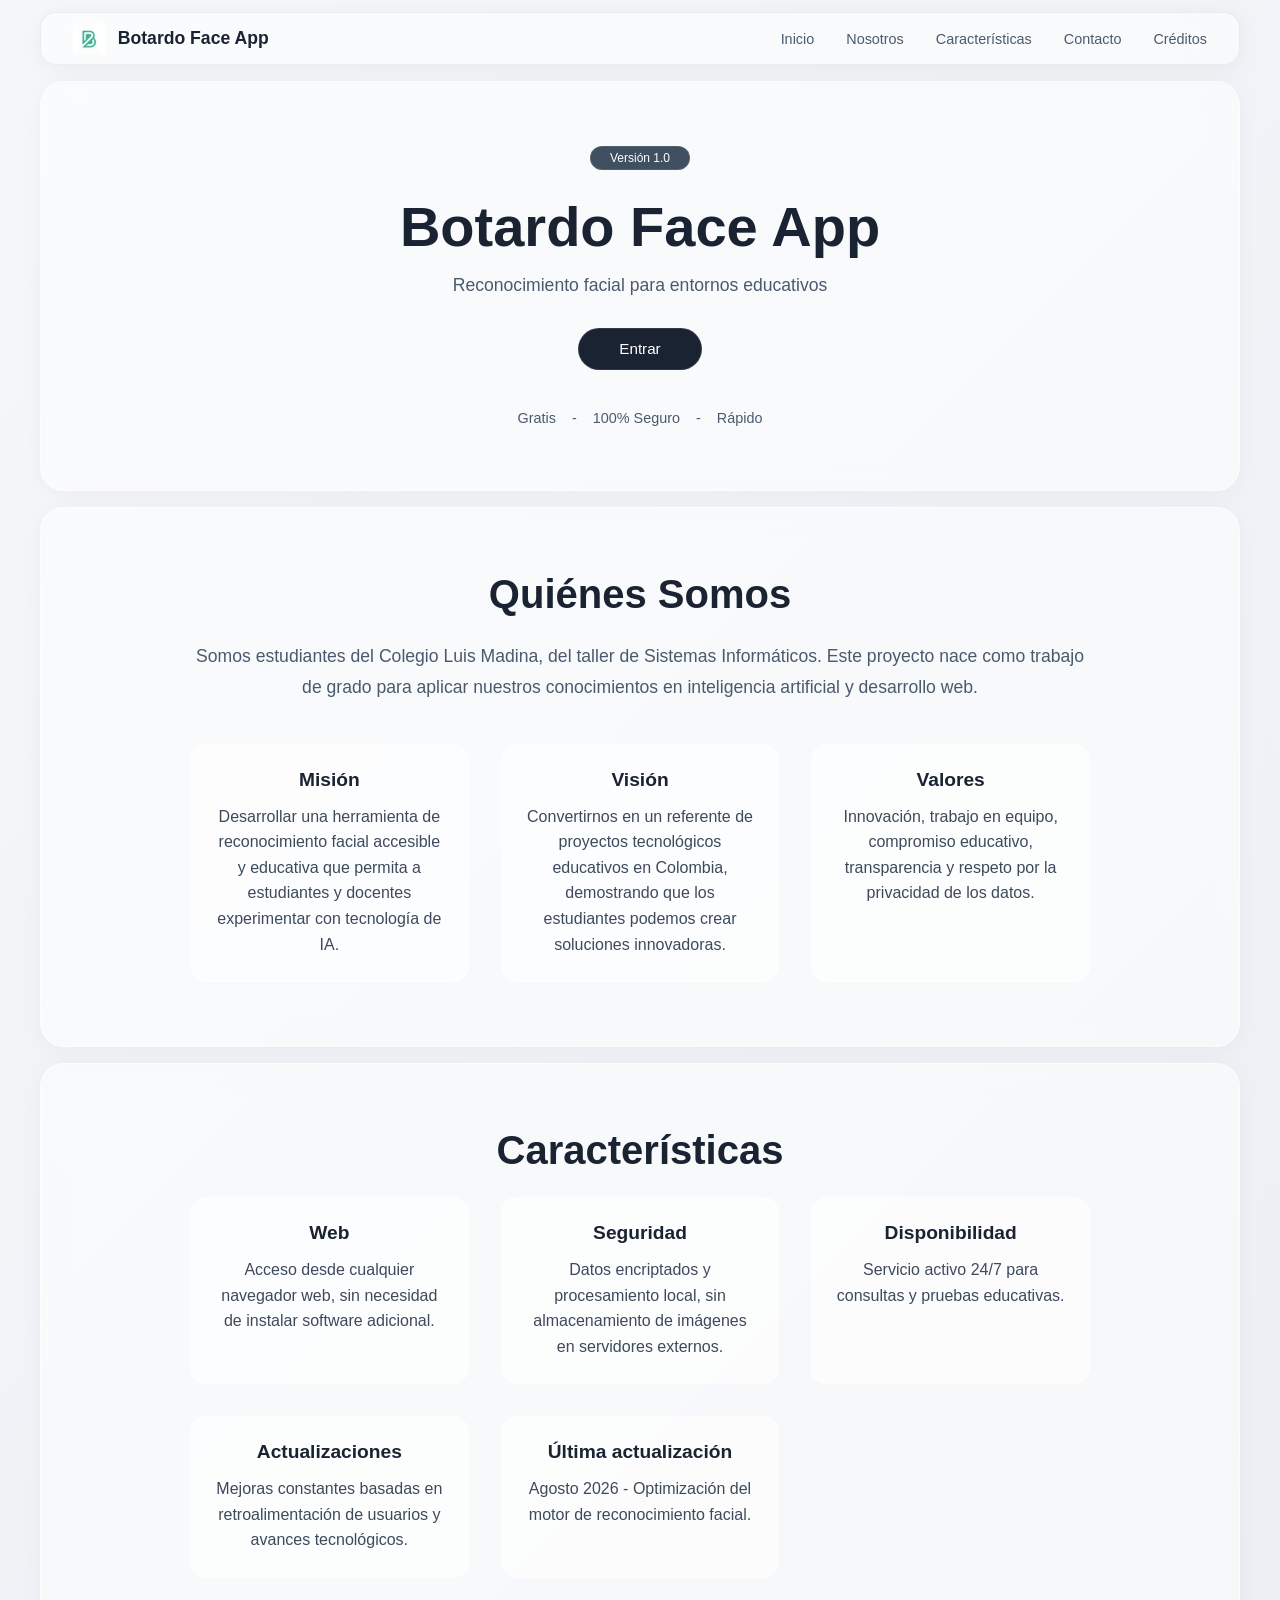
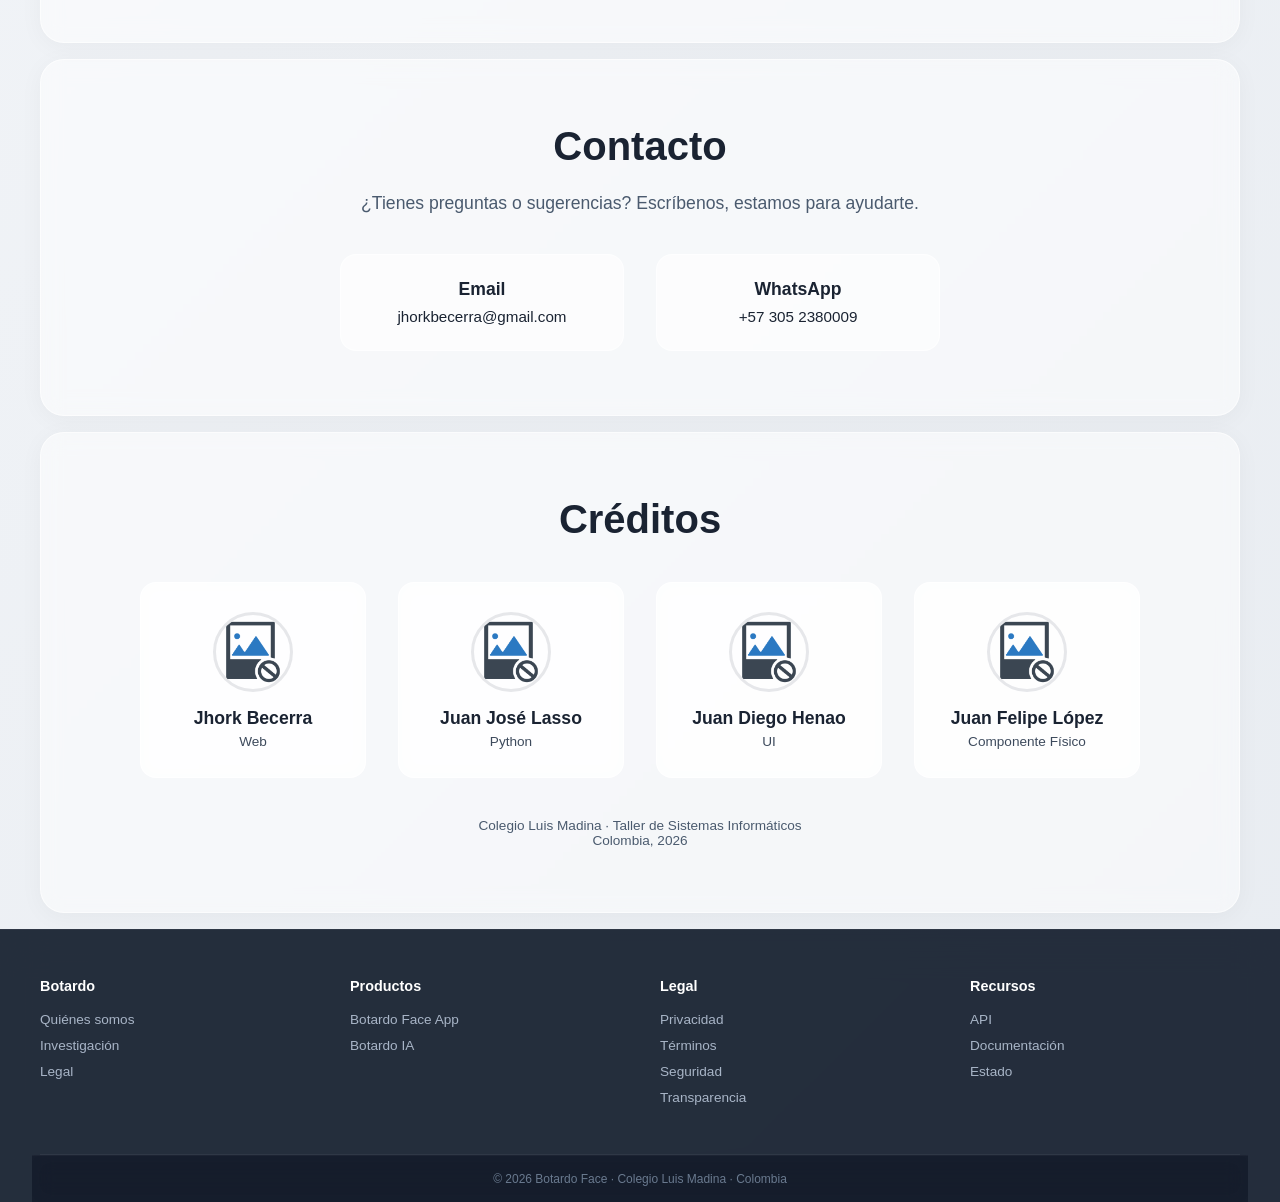
==== index.html @ 3e361974 "Primera subida" ====
<!DOCTYPE html>
<html lang="es">
<head>
    <meta charset="UTF-8">
    <meta name="viewport" content="width=device-width, initial-scale=1.0">
    <title>Inicio</title>
    <link rel="stylesheet" href="css/style.css">
</head>
<body>
    <header class="header">
        <div class="header-content">
            <div class="logo">
                <img src="recourses/images/P/logo.webp" alt="Logo de Botardo Face App">
                <span>Botardo Face App</span>
            </div>
            <button class="menu-toggle" id="menuToggle">☰</button>
            <nav class="nav-menu" id="navMenu">
                <a href="#inicio">Inicio</a>
                <a href="#nosotros">Nosotros</a>
                <a href="#caracteristicas">Características</a>
                <a href="#contacto">Contacto</a>
                <a href="#creditos">Créditos</a>
            </nav>
        </div>
    </header>

    <main>
        <section id="inicio" class="hero-section">
            <div class="hero-content">
                <div class="badge">Versión 1.0</div>
                <h1>Botardo Face App</h1>
                <p class="subtitle">Reconocimiento facial para entornos educativos</p>
                <a href="html/login.html" class="btn primary">Entrar</a>
                <div class="hero-features">
                    <span>Gratis</span>
                    <span>-</span>
                    <span>100% Seguro</span>
                    <span>-</span>
                    <span>Rápido</span>
                </div>
            </div>
        </section>

        <section id="nosotros" class="about-section">
            <div class="about-content">
                <h2>Quiénes Somos</h2>
                <p>Somos estudiantes del Colegio Luis Madina, del taller de Sistemas Informáticos. Este proyecto nace como trabajo de grado para aplicar nuestros conocimientos en inteligencia artificial y desarrollo web.</p>
                <div class="about-grid">
                    <div class="about-item">
                        <h3>Misión</h3>
                        <p>Desarrollar una herramienta de reconocimiento facial accesible y educativa que permita a estudiantes y docentes experimentar con tecnología de IA.</p>
                    </div>
                    <div class="about-item">
                        <h3>Visión</h3>
                        <p>Convertirnos en un referente de proyectos tecnológicos educativos en Colombia, demostrando que los estudiantes podemos crear soluciones innovadoras.</p>
                    </div>
                    <div class="about-item">
                        <h3>Valores</h3>
                        <p>Innovación, trabajo en equipo, compromiso educativo, transparencia y respeto por la privacidad de los datos.</p>
                    </div>
                </div>
            </div>
        </section>

        <section id="caracteristicas" class="about-section">
            <div class="about-content">
                <h2>Características</h2>
                <div class="about-grid">
                    <div class="feature-item">
                        <h3>Web</h3>
                        <p>Acceso desde cualquier navegador web, sin necesidad de instalar software adicional.</p>
                    </div>
                    <div class="feature-item">
                        <h3>Seguridad</h3>
                        <p>Datos encriptados y procesamiento local, sin almacenamiento de imágenes en servidores externos.</p>
                    </div>
                    <div class="feature-item">
                        <h3>Disponibilidad</h3>
                        <p>Servicio activo 24/7 para consultas y pruebas educativas.</p>
                    </div>
                    <div class="feature-item">
                        <h3>Actualizaciones</h3>
                        <p>Mejoras constantes basadas en retroalimentación de usuarios y avances tecnológicos.</p>
                    </div>
                    <div class="feature-item">
                        <h3>Última actualización</h3>
                        <p>Agosto 2026 - Optimización del motor de reconocimiento facial.</p>
                    </div>
                </div>
            </div>
        </section>

        <section id="contacto" class="contact-section">
            <div class="contact-content">
                <h2>Contacto</h2>
                <p>¿Tienes preguntas o sugerencias? Escríbenos, estamos para ayudarte.</p>
                <div class="contact-grid">
                    <div class="contact-item">
                        <h3>Email</h3>
                        <a href="mailto:jhorkbecerra@gmail.com" class="contact-link">jhorkbecerra@gmail.com</a>
                    </div>
                    <div class="contact-item">
                        <h3>WhatsApp</h3>
                        <a href="https://wa.me/573052380009" target="_blank" class="contact-link">+57 305 2380009</a>
                    </div>
                </div>
            </div>
        </section>

        <section id="creditos" class="credits-section">
            <div class="credits-content">
                <h2>Créditos</h2>
                <div class="credits-grid">
                    <div class="credit-item">
                        <div class="credit-image">
                            <img src="recourses/images/S/notfound.webp" alt="Foto de Jhork Becerra - Desarrollador Web">
                        </div>
                        <h3>Jhork Becerra</h3>
                        <p>Web</p>
                    </div>
                    <div class="credit-item">
                        <div class="credit-image">
                            <img src="recourses/images/S/notfound.webp" alt="Foto de Juan José Lasso - Desarrollador Python">
                        </div>
                        <h3>Juan José Lasso</h3>
                        <p>Python</p>
                    </div>
                    <div class="credit-item">
                        <div class="credit-image">
                            <img src="recourses/images/S/notfound.webp" alt="Foto de Juan Diego Henao - Diseñador UI">
                        </div>
                        <h3>Juan Diego Henao</h3>
                        <p>UI</p>
                    </div>
                    <div class="credit-item">
                        <div class="credit-image">
                            <img src="recourses/images/S/notfound.webp" alt="Foto de Juan Felipe López - Componente Físico">
                        </div>
                        <h3>Juan Felipe López</h3>
                        <p>Componente Físico</p>
                    </div>
                </div>
                <div style="margin-top: 2.5rem; font-size: 0.85rem; color: #4a5a6e;">
                    <p>Colegio Luis Madina · Taller de Sistemas Informáticos</p>
                    <p>Colombia, 2026</p>
                </div>
            </div>
        </section>
    </main>

    <footer class="footer">
        <div class="footer-content">
            <div class="footer-section">
                <h4>Botardo</h4>
                <ul>
                    <li><a href="#nosotros">Quiénes somos</a></li>
                    <li><a href="#">Investigación</a></li>
                    <li><a href="#">Legal</a></li>
                </ul>
            </div>
            <div class="footer-section">
                <h4>Productos</h4>
                <ul>
                    <li><a href="#inicio">Botardo Face App</a></li>
                    <li><a target="_blank" href="https://botardoia.netlify.app/">Botardo IA</a></li>
                </ul>
            </div>
            <div class="footer-section">
                <h4>Legal</h4>
                <ul>
                    <li><a target="_blank" href="html/legal/privacidad.html">Privacidad</a></li>
                    <li><a target="_blank" href="html/legal/terminos.html">Términos</a></li>
                    <li><a target="_blank" href="html/legal/seguridad.html">Seguridad</a></li>
                    <li><a target="_blank" href="html/legal/transparencia.html">Transparencia</a></li>
                </ul>
            </div>
            <div class="footer-section">
                <h4>Recursos</h4>
                <ul>
                    <li><a href="#">API</a></li>
                    <li><a href="#">Documentación</a></li>
                    <li><a href="#">Estado</a></li>
                </ul>
            </div>
        </div>
        <div class="footer-bottom">
            <div class="footer-bottom-content">
                <div class="footer-info">
                    <span>© 2026 Botardo Face · Colegio Luis Madina · Colombia</span>
                </div>
            </div>
        </div>
    </footer>

    <script src="javascript/config.js"></script>
</body>
</html>
---- css/style.css ----
* {
    margin: 0;
    padding: 0;
    box-sizing: border-box;
}

html {
    scroll-behavior: smooth;
    scroll-padding-top: 80px;
}

body {
    font-family: Arial, Helvetica, sans-serif;
    background: linear-gradient(135deg, #f5f7fa 0%, #e8ecf1 100%);
    color: #1a2332;
    min-height: 100vh;
}

.header {
    background: rgba(255, 255, 255, 0.5);
    backdrop-filter: blur(20px);
    -webkit-backdrop-filter: blur(20px);
    border: 1px solid rgba(0, 0, 0, 0.06);
    padding: 0.6rem 2rem;
    position: sticky;
    top: 12px;
    z-index: 100;
    box-shadow: 0 4px 24px rgba(0, 0, 0, 0.05);
    border-radius: 16px;
    margin: 12px auto;
    max-width: 1200px;
    width: 94%;
}

.header-content {
    max-width: 1200px;
    margin: 0 auto;
    display: flex;
    justify-content: space-between;
    align-items: center;
    position: relative;
}

.logo {
    display: flex;
    align-items: center;
    gap: 0.8rem;
}

.logo img {
    width: 32px;
    height: 32px;
    object-fit: contain;
}

.logo span {
    font-size: 1.1rem;
    font-weight: 600;
    color: #1a2332;
}

.menu-toggle {
    display: none;
    background: none;
    border: none;
    font-size: 1.8rem;
    cursor: pointer;
    color: #1a2332;
    padding: 0.2rem 0.5rem;
}

.nav-menu {
    display: flex;
    gap: 2rem;
}

.nav-menu a {
    color: #4a5a6e;
    text-decoration: none;
    font-size: 0.9rem;
    transition: color 0.3s ease;
    position: relative;
}

.nav-menu a::after {
    content: '';
    position: absolute;
    bottom: -4px;
    left: 0;
    width: 0;
    height: 2px;
    background: #1a2332;
    transition: width 0.3s ease;
}

.nav-menu a:hover {
    color: #1a2332;
}

.nav-menu a:hover::after {
    width: 100%;
}

.hero-section {
    background: rgba(255, 255, 255, 0.5);
    backdrop-filter: blur(10px);
    -webkit-backdrop-filter: blur(10px);
    padding: 4rem 2rem;
    text-align: center;
    margin: 1rem auto;
    max-width: 1200px;
    border-radius: 24px;
    border: 1px solid rgba(255, 255, 255, 0.6);
    box-shadow: 0 4px 24px rgba(0, 0, 0, 0.04);
}

.hero-content {
    max-width: 900px;
    margin: 0 auto;
}

.badge {
    display: inline-block;
    background: rgba(44, 62, 80, 0.9);
    color: #ffffff;
    padding: 0.25rem 1.2rem;
    border-radius: 20px;
    font-size: 0.75rem;
    font-weight: 500;
    margin-bottom: 1.5rem;
    border: 1px solid rgba(255, 255, 255, 0.1);
}

.hero-content h1 {
    font-size: 3.5rem;
    font-weight: 700;
    color: #1a2332;
    margin-bottom: 1rem;
}

.subtitle {
    font-size: 1.1rem;
    color: #4a5a6e;
    margin-bottom: 2rem;
}

.btn.primary {
    padding: 0.7rem 2.5rem;
    border-radius: 30px;
    font-size: 0.95rem;
    font-weight: 500;
    text-decoration: none;
    display: inline-block;
    background: #1a2332;
    color: #ffffff;
    transition: all 0.3s ease;
    border: 1px solid rgba(255, 255, 255, 0.1);
}

.btn.primary:hover {
    background: #2c3e50;
    transform: translateY(-2px);
    box-shadow: 0 4px 16px rgba(26, 35, 50, 0.25);
}

.hero-features {
    display: flex;
    gap: 1rem;
    justify-content: center;
    flex-wrap: wrap;
    font-size: 0.9rem;
    color: #4a5a6e;
    margin-top: 2.5rem;
}

.about-section {
    padding: 4rem 2rem;
    max-width: 1200px;
    margin: 1rem auto;
    background: rgba(255, 255, 255, 0.5);
    backdrop-filter: blur(10px);
    -webkit-backdrop-filter: blur(10px);
    border-radius: 24px;
    border: 1px solid rgba(255, 255, 255, 0.6);
    box-shadow: 0 4px 24px rgba(0, 0, 0, 0.04);
}

.about-content {
    max-width: 900px;
    margin: 0 auto;
    text-align: center;
}

.about-content h2 {
    font-size: 2.5rem;
    margin-bottom: 1.5rem;
    color: #1a2332;
}

.about-content > p {
    font-size: 1.1rem;
    color: #4a5a6e;
    margin-bottom: 2.5rem;
    line-height: 1.8;
}

.about-grid {
    display: grid;
    grid-template-columns: repeat(3, 1fr);
    gap: 2rem;
    max-width: 900px;
    margin: 0 auto;
}

.about-item {
    padding: 1.5rem;
    background: rgba(255, 255, 255, 0.6);
    border-radius: 16px;
    transition: all 0.3s ease;
    border: 1px solid rgba(255, 255, 255, 0.6);
}

.about-item:hover {
    transform: scale(1.04);
    box-shadow: 0 8px 24px rgba(0, 0, 0, 0.06);
}

.about-item h3 {
    font-size: 1.2rem;
    color: #1a2332;
    margin-bottom: 0.8rem;
}

.about-item p {
    color: #3d4a5c;
    line-height: 1.6;
}

.feature-item {
    padding: 1.5rem;
    background: rgba(255, 255, 255, 0.6);
    border-radius: 16px;
    transition: all 0.3s ease;
    border: 1px solid rgba(255, 255, 255, 0.6);
}

.feature-item:hover {
    transform: scale(1.04);
    box-shadow: 0 8px 24px rgba(0, 0, 0, 0.06);
}

.feature-item h3 {
    font-size: 1.2rem;
    color: #1a2332;
    margin-bottom: 0.8rem;
}

.feature-item p {
    color: #3d4a5c;
    line-height: 1.6;
}

.contact-section {
    padding: 4rem 2rem;
    max-width: 1200px;
    margin: 1rem auto;
    background: rgba(255, 255, 255, 0.5);
    backdrop-filter: blur(10px);
    -webkit-backdrop-filter: blur(10px);
    border-radius: 24px;
    border: 1px solid rgba(255, 255, 255, 0.6);
    box-shadow: 0 4px 24px rgba(0, 0, 0, 0.04);
}

.contact-content {
    max-width: 900px;
    margin: 0 auto;
    text-align: center;
}

.contact-content h2 {
    font-size: 2.5rem;
    margin-bottom: 1.5rem;
    color: #1a2332;
}

.contact-content > p {
    font-size: 1.1rem;
    color: #4a5a6e;
    margin-bottom: 2.5rem;
}

.contact-grid {
    display: grid;
    grid-template-columns: repeat(2, 1fr);
    gap: 2rem;
    max-width: 600px;
    margin: 0 auto;
}

.contact-item {
    padding: 1.5rem;
    background: rgba(255, 255, 255, 0.6);
    border-radius: 16px;
    border: 1px solid rgba(255, 255, 255, 0.6);
    transition: all 0.3s ease;
}

.contact-item:hover {
    transform: scale(1.04);
    box-shadow: 0 8px 24px rgba(0, 0, 0, 0.06);
}

.contact-item h3 {
    font-size: 1.1rem;
    color: #1a2332;
    margin-bottom: 0.5rem;
}

.contact-item p {
    color: #3d4a5c;
}

.contact-link {
    color: #1a2332;
    text-decoration: none;
    font-size: 0.95rem;
    transition: all 0.3s ease;
}

.contact-link:hover {
    color: #2c3e50;
    text-decoration: underline;
}

.credits-section {
    padding: 4rem 2rem;
    max-width: 1200px;
    margin: 1rem auto;
    background: rgba(255, 255, 255, 0.5);
    backdrop-filter: blur(10px);
    -webkit-backdrop-filter: blur(10px);
    border-radius: 24px;
    border: 1px solid rgba(255, 255, 255, 0.6);
    box-shadow: 0 4px 24px rgba(0, 0, 0, 0.04);
}

.credits-content {
    max-width: 1000px;
    margin: 0 auto;
    text-align: center;
}

.credits-content h2 {
    font-size: 2.5rem;
    margin-bottom: 2.5rem;
    color: #1a2332;
}

.credits-grid {
    display: grid;
    grid-template-columns: repeat(4, 1fr);
    gap: 2rem;
    max-width: 1000px;
    margin: 0 auto;
}

.credit-item {
    padding: 1.8rem 1.5rem;
    background: rgba(255, 255, 255, 0.7);
    border-radius: 16px;
    border: 1px solid rgba(255, 255, 255, 0.7);
    transition: all 0.3s ease;
    backdrop-filter: blur(10px);
    -webkit-backdrop-filter: blur(10px);
}

.credit-item:hover {
    transform: scale(1.05);
    box-shadow: 0 8px 28px rgba(0, 0, 0, 0.08);
    background: rgba(255, 255, 255, 0.9);
}

.credit-image {
    width: 80px;
    height: 80px;
    margin: 0 auto 1rem;
    border-radius: 50%;
    overflow: hidden;
    border: 3px solid rgba(26, 35, 50, 0.1);
}

.credit-image img {
    width: 100%;
    height: 100%;
    object-fit: cover;
}

.credit-item h3 {
    font-size: 1.1rem;
    font-weight: 600;
    color: #1a2332;
    margin-bottom: 0.3rem;
}

.credit-item p {
    color: #3d4a5c;
    font-size: 0.85rem;
}

.footer {
    background: rgba(26, 35, 50, 0.95);
    backdrop-filter: blur(20px);
    -webkit-backdrop-filter: blur(20px);
    color: #a8b5c7;
    padding: 3rem 2rem 0;
    border-top: 1px solid rgba(255, 255, 255, 0.05);
}

.footer-content {
    max-width: 1200px;
    margin: 0 auto;
    display: grid;
    grid-template-columns: repeat(auto-fit, minmax(150px, 1fr));
    gap: 2.5rem;
    padding-bottom: 2.5rem;
    border-bottom: 1px solid rgba(255, 255, 255, 0.05);
}

.footer-section h4 {
    color: #ffffff;
    font-size: 0.9rem;
    font-weight: 600;
    margin-bottom: 1rem;
}

.footer-section ul {
    list-style: none;
}

.footer-section ul li {
    margin-bottom: 0.5rem;
}

.footer-section ul li a {
    color: #a8b5c7;
    text-decoration: none;
    font-size: 0.85rem;
    transition: all 0.3s ease;
}

.footer-section ul li a:hover {
    color: #ffffff;
}

.footer-bottom {
    background: rgba(20, 28, 43, 0.8);
    backdrop-filter: blur(10px);
    -webkit-backdrop-filter: blur(10px);
    padding: 1rem 0;
    border-top: 1px solid rgba(255, 255, 255, 0.03);
}

.footer-bottom-content {
    max-width: 1200px;
    margin: 0 auto;
    padding: 0 2rem;
    display: flex;
    justify-content: center;
    align-items: center;
}

.footer-info {
    font-size: 0.75rem;
    color: #6a7a8f;
}

/* ========== RESPONSIVE COMPACTO ========== */

@media (max-width: 992px) {
    .about-grid {
        grid-template-columns: repeat(2, 1fr);
    }
    .credits-grid {
        grid-template-columns: repeat(2, 1fr);
    }
}

@media (max-width: 768px) {
    /* HEADER */
    .header {
        padding: 0.5rem 1rem;
        border-radius: 12px;
        width: 96%;
        top: 8px;
    }

    .menu-toggle {
        display: block;
        font-size: 1.6rem;
    }

    .nav-menu {
        display: none;
        position: absolute;
        top: 100%;
        left: 0;
        right: 0;
        background: rgba(255, 255, 255, 0.98);
        backdrop-filter: blur(20px);
        -webkit-backdrop-filter: blur(20px);
        flex-direction: column;
        padding: 0.8rem;
        border-radius: 12px;
        margin-top: 0.5rem;
        box-shadow: 0 8px 24px rgba(0, 0, 0, 0.1);
        gap: 0.3rem;
        z-index: 50;
    }

    .nav-menu.active {
        display: flex;
    }

    .nav-menu a {
        padding: 0.7rem 1rem;
        border-radius: 8px;
        font-size: 1rem;
        text-align: center;
    }

    .nav-menu a::after {
        display: none;
    }

    /* HERO */
    .hero-section {
        padding: 2rem 1.2rem;
        border-radius: 16px;
        margin: 0.6rem auto;
    }
    .hero-content h1 {
        font-size: 2.2rem;
    }
    .subtitle {
        font-size: 1rem;
        margin-bottom: 1.5rem;
    }
    .btn.primary {
        padding: 0.7rem 2rem;
        font-size: 0.95rem;
        width: 100%;
        max-width: 260px;
    }
    .hero-features {
        gap: 0.6rem;
        font-size: 0.85rem;
        margin-top: 1.8rem;
    }

    /* ABOUT */
    .about-section {
        padding: 1.8rem 1.2rem;
        margin: 0.6rem auto;
        border-radius: 16px;
    }
    .about-content h2 {
        font-size: 2rem;
        margin-bottom: 1rem;
    }
    .about-content > p {
        font-size: 0.95rem;
        margin-bottom: 1.5rem;
        line-height: 1.6;
    }
    .about-grid {
        grid-template-columns: 1fr;
        gap: 0.8rem;
    }
    .about-item {
        padding: 1rem 1.2rem;
        border-radius: 12px;
    }
    .about-item h3 {
        font-size: 1.05rem;
        margin-bottom: 0.4rem;
    }
    .about-item p {
        font-size: 0.9rem;
        line-height: 1.5;
    }

    /* FEATURES */
    .feature-item {
        padding: 1rem 1.2rem;
        border-radius: 12px;
    }
    .feature-item h3 {
        font-size: 1.05rem;
        margin-bottom: 0.4rem;
    }
    .feature-item p {
        font-size: 0.9rem;
        line-height: 1.5;
    }

    /* CONTACT */
    .contact-section {
        padding: 1.8rem 1.2rem;
        margin: 0.6rem auto;
        border-radius: 16px;
    }
    .contact-content h2 {
        font-size: 2rem;
        margin-bottom: 0.8rem;
    }
    .contact-content > p {
        font-size: 0.95rem;
        margin-bottom: 1.5rem;
    }
    .contact-grid {
        grid-template-columns: 1fr;
        gap: 0.8rem;
        max-width: 100%;
    }
    .contact-item {
        padding: 1rem 1.2rem;
        border-radius: 12px;
    }
    .contact-item h3 {
        font-size: 1rem;
    }
    .contact-link {
        font-size: 0.9rem;
    }

    /* CREDITS */
    .credits-section {
        padding: 1.8rem 1.2rem;
        margin: 0.6rem auto;
        border-radius: 16px;
    }
    .credits-content h2 {
        font-size: 2rem;
        margin-bottom: 1.5rem;
    }
    .credits-grid {
        grid-template-columns: repeat(2, 1fr);
        gap: 0.8rem;
    }
    .credit-item {
        padding: 1rem 0.8rem;
        border-radius: 12px;
    }
    .credit-image {
        width: 60px;
        height: 60px;
        margin-bottom: 0.6rem;
    }
    .credit-item h3 {
        font-size: 0.95rem;
    }
    .credit-item p {
        font-size: 0.8rem;
    }

    /* FOOTER */
    .footer {
        padding: 2rem 1rem 0;
    }
    .footer-content {
        grid-template-columns: repeat(2, 1fr);
        gap: 1.2rem;
        padding-bottom: 1.5rem;
    }
    .footer-section h4 {
        font-size: 0.85rem;
        margin-bottom: 0.6rem;
    }
    .footer-section ul li a {
        font-size: 0.8rem;
    }
}

@media (max-width: 480px) {
    /* HEADER */
    .header {
        padding: 0.4rem 0.7rem;
        border-radius: 10px;
        width: 96%;
        top: 6px;
    }
    .logo span {
        font-size: 0.85rem;
    }
    .logo img {
        width: 24px;
        height: 24px;
    }
    .menu-toggle {
        font-size: 1.4rem;
        padding: 0.1rem 0.3rem;
    }

    /* HERO */
    .hero-section {
        padding: 1.5rem 0.8rem;
        border-radius: 14px;
        margin: 0.5rem auto;
    }
    .hero-content h1 {
        font-size: 1.7rem;
    }
    .badge {
        font-size: 0.65rem;
        padding: 0.2rem 0.8rem;
        margin-bottom: 1rem;
    }
    .subtitle {
        font-size: 0.85rem;
        margin-bottom: 1.2rem;
    }
    .btn.primary {
        padding: 0.6rem 1.5rem;
        font-size: 0.85rem;
        max-width: 220px;
    }
    .hero-features {
        gap: 0.4rem;
        font-size: 0.75rem;
        margin-top: 1.2rem;
        flex-wrap: wrap;
    }
    .hero-features span {
        font-size: 0.75rem;
    }

    /* ABOUT */
    .about-section {
        padding: 1.2rem 0.8rem;
        margin: 0.5rem auto;
        border-radius: 14px;
    }
    .about-content h2 {
        font-size: 1.5rem;
        margin-bottom: 0.6rem;
    }
    .about-content > p {
        font-size: 0.82rem;
        margin-bottom: 1rem;
        line-height: 1.5;
    }
    .about-grid {
        gap: 0.6rem;
    }
    .about-item {
        padding: 0.8rem 1rem;
        border-radius: 10px;
    }
    .about-item h3 {
        font-size: 0.9rem;
        margin-bottom: 0.3rem;
    }
    .about-item p {
        font-size: 0.8rem;
        line-height: 1.4;
    }

    /* FEATURES */
    .feature-item {
        padding: 0.8rem 1rem;
        border-radius: 10px;
    }
    .feature-item h3 {
        font-size: 0.9rem;
        margin-bottom: 0.3rem;
    }
    .feature-item p {
        font-size: 0.8rem;
        line-height: 1.4;
    }

    /* CONTACT */
    .contact-section {
        padding: 1.2rem 0.8rem;
        margin: 0.5rem auto;
        border-radius: 14px;
    }
    .contact-content h2 {
        font-size: 1.5rem;
        margin-bottom: 0.6rem;
    }
    .contact-content > p {
        font-size: 0.82rem;
        margin-bottom: 1rem;
    }
    .contact-grid {
        gap: 0.6rem;
    }
    .contact-item {
        padding: 0.8rem 1rem;
        border-radius: 10px;
    }
    .contact-item h3 {
        font-size: 0.85rem;
        margin-bottom: 0.2rem;
    }
    .contact-link {
        font-size: 0.8rem;
    }

    /* CREDITS */
    .credits-section {
        padding: 1.2rem 0.8rem;
        margin: 0.5rem auto;
        border-radius: 14px;
    }
    .credits-content h2 {
        font-size: 1.5rem;
        margin-bottom: 1rem;
    }
    .credits-grid {
        grid-template-columns: repeat(2, 1fr);
        gap: 0.6rem;
    }
    .credit-item {
        padding: 0.8rem 0.5rem;
        border-radius: 10px;
    }
    .credit-image {
        width: 50px;
        height: 50px;
        margin-bottom: 0.4rem;
        border-width: 2px;
    }
    .credit-item h3 {
        font-size: 0.8rem;
        margin-bottom: 0.1rem;
    }
    .credit-item p {
        font-size: 0.7rem;
    }

    /* CREDITS FOOTER TEXT */
    .credits-content > div {
        margin-top: 1.2rem !important;
        font-size: 0.7rem !important;
    }

    /* FOOTER */
    .footer {
        padding: 1.5rem 0.8rem 0;
    }
    .footer-content {
        grid-template-columns: 1fr 1fr;
        gap: 0.8rem;
        padding-bottom: 1rem;
    }
    .footer-section h4 {
        font-size: 0.75rem;
        margin-bottom: 0.4rem;
    }
    .footer-section ul li {
        margin-bottom: 0.3rem;
    }
    .footer-section ul li a {
        font-size: 0.7rem;
    }
    .footer-info {
        font-size: 0.6rem;
    }
    .footer-bottom {
        padding: 0.6rem 0;
    }
    .footer-bottom-content {
        padding: 0 0.8rem;
    }
}
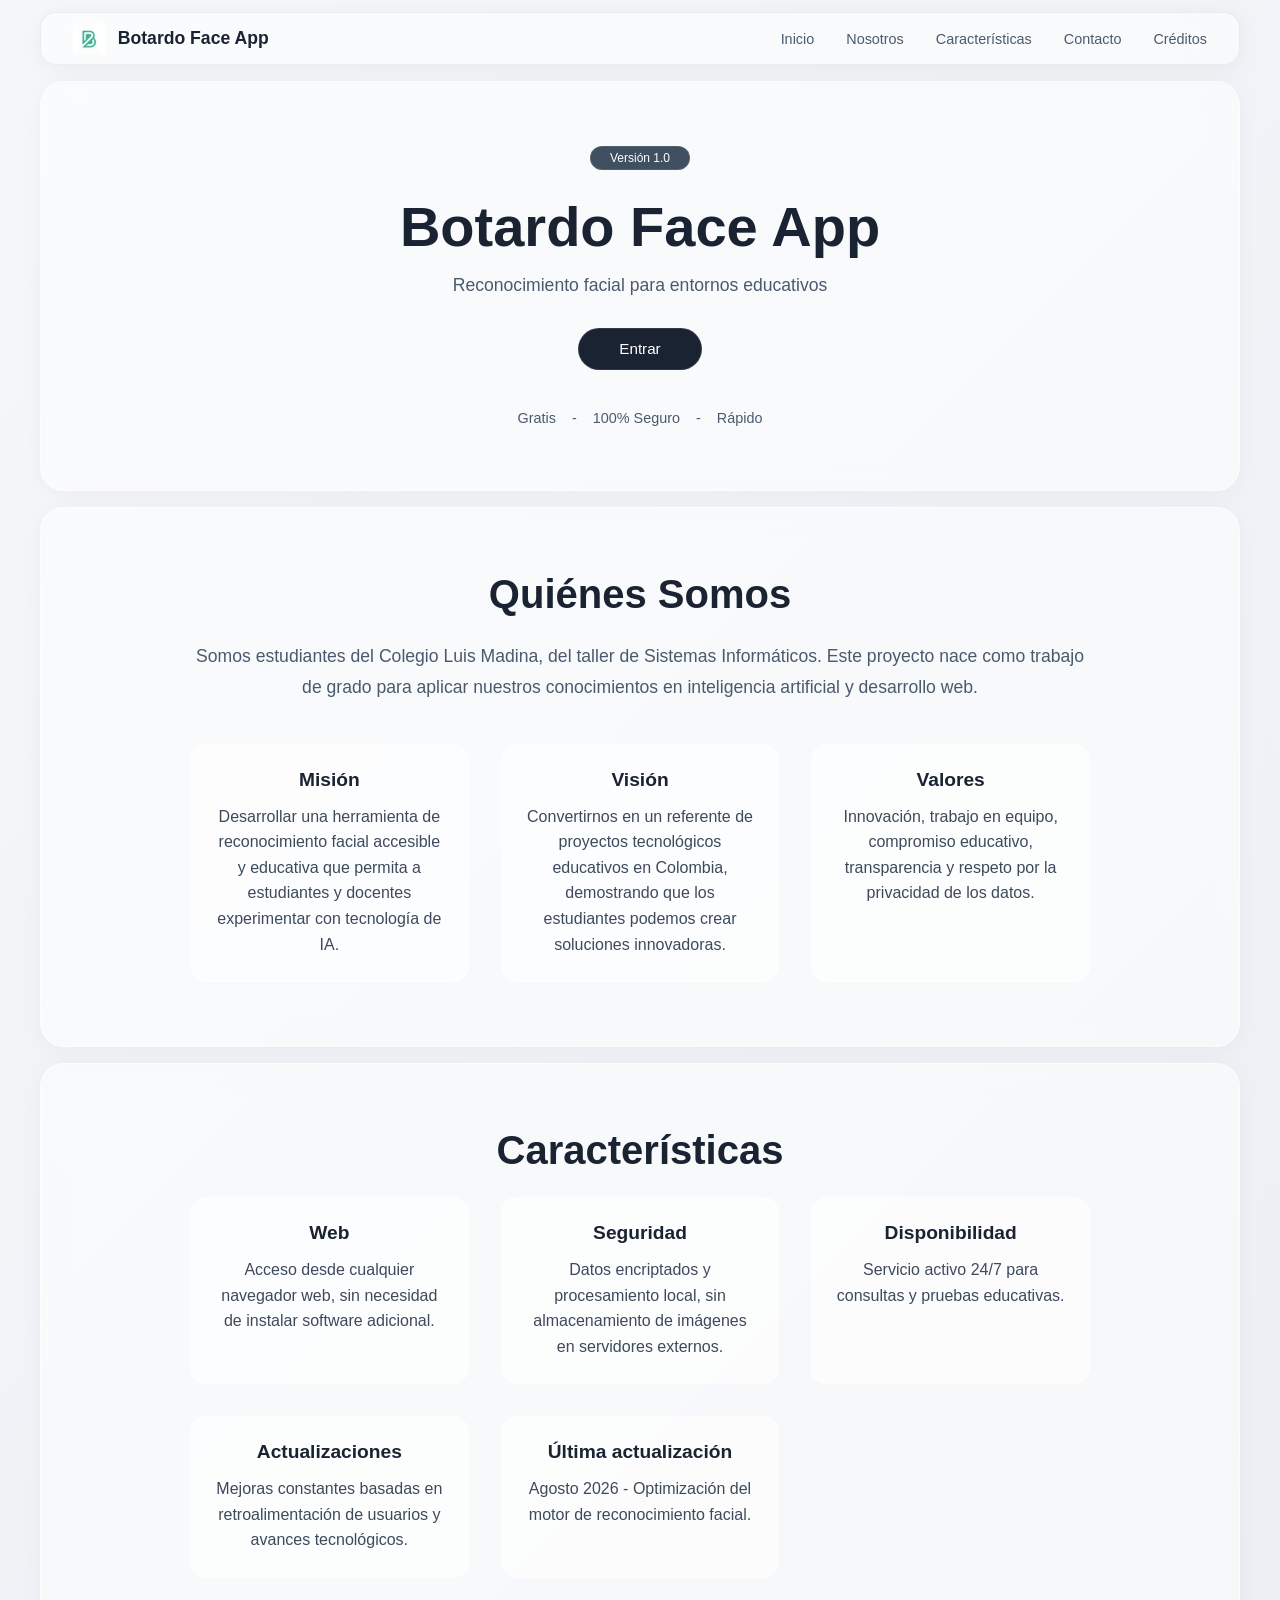
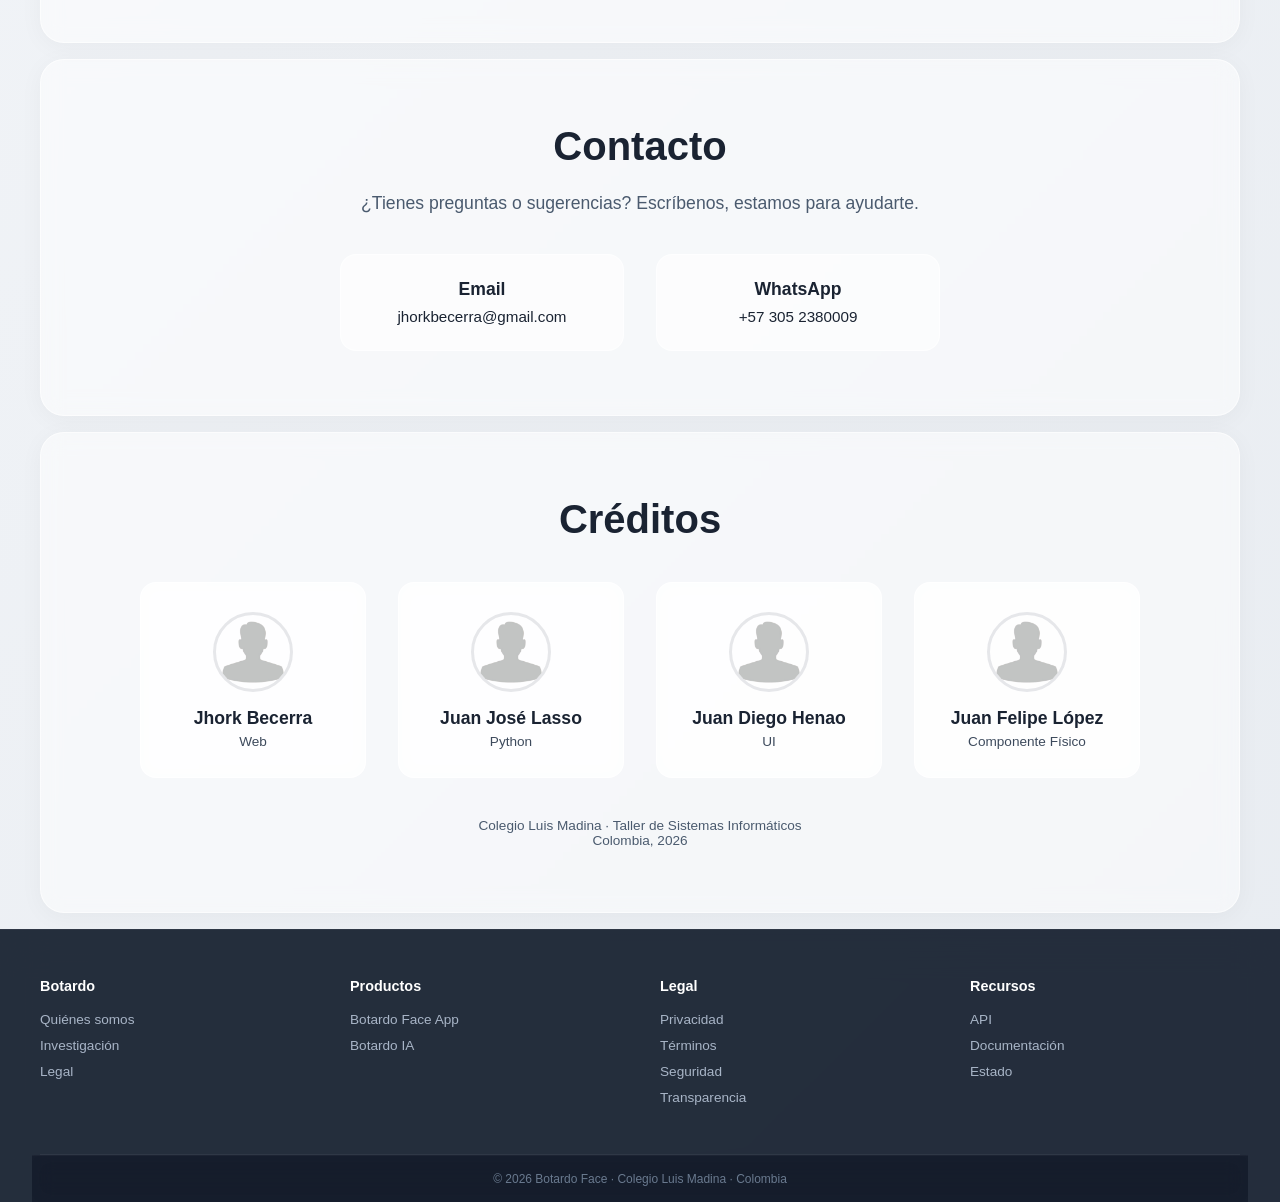
==== commit 50c9c5b5: "Nuevos cambios en index y login, fueron mejoras nada de js" ====
--- a/index.html
+++ b/index.html
@@ -192,6 +192,27 @@
         </div>
     </footer>
 
-    <script src="javascript/config.js"></script>
+    <script>
+        const menuToggle = document.getElementById('menuToggle');
+        const navMenu = document.getElementById('navMenu');
+
+        menuToggle.addEventListener('click', () => {
+            navMenu.classList.toggle('active');
+        });
+
+        // Cierra el menú al hacer clic en un enlace
+        navMenu.querySelectorAll('a').forEach(link => {
+            link.addEventListener('click', () => {
+                navMenu.classList.remove('active');
+            });
+        });
+
+        // Cierra el menú al hacer clic fuera de él
+        document.addEventListener('click', (e) => {
+            if (!menuToggle.contains(e.target) && !navMenu.contains(e.target)) {
+                navMenu.classList.remove('active');
+            }
+        });
+    </script>
 </body>
 </html>
